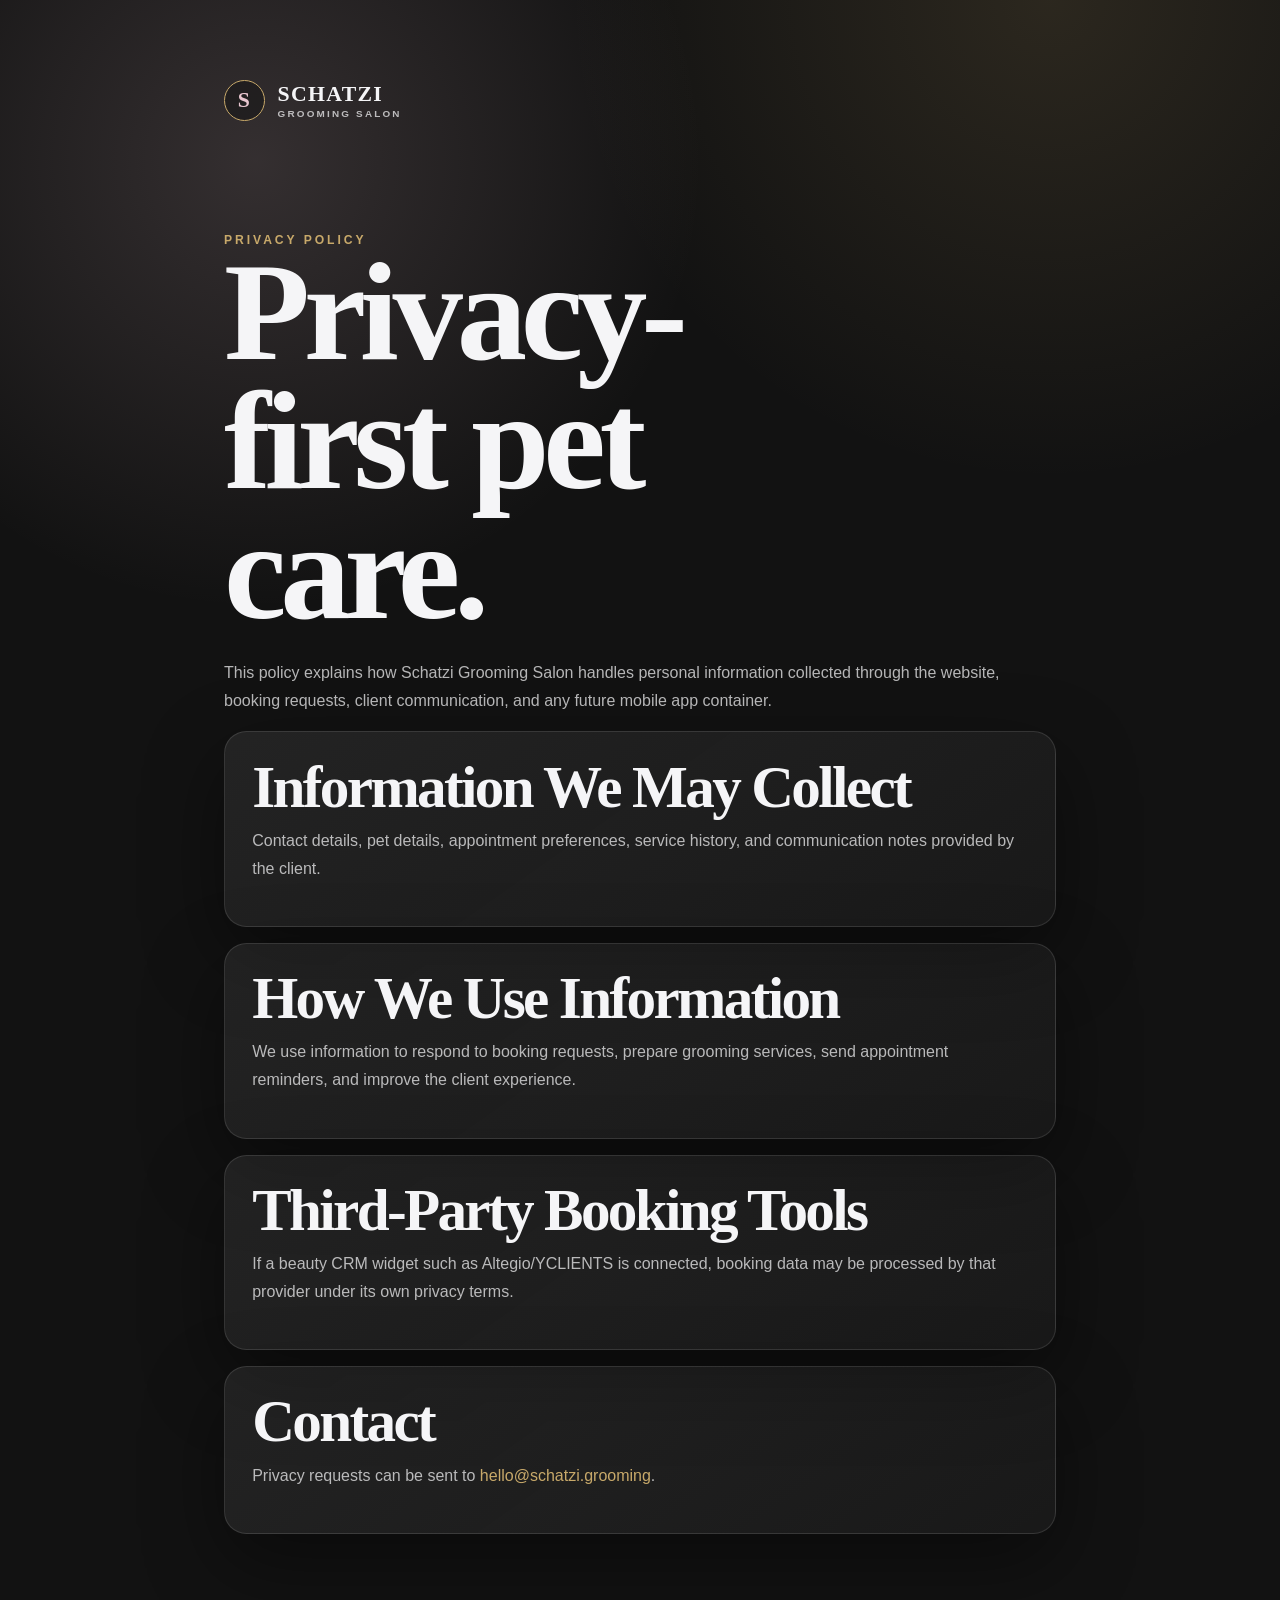
==== privacy.html @ 97bea0d7 "Add files via upload" ====
<!doctype html>
<html lang="en">
  <head>
    <meta charset="UTF-8" />
    <meta name="viewport" content="width=device-width, initial-scale=1.0" />
    <meta name="description" content="Privacy policy for Schatzi Grooming Salon website and future mobile app users." />
    <title>Privacy Policy | Schatzi Grooming Salon</title>
    <link rel="canonical" href="https://schatzi-grooming.com/privacy.html" />
    <meta name="theme-color" content="#121212" />
    <link rel="icon" href="/assets/favicons/favicon.svg" type="image/svg+xml" sizes="any" />
    <link rel="apple-touch-icon" href="/assets/favicons/apple-touch-icon.png" sizes="180x180" />
    <link rel="stylesheet" href="styles.css" />
  </head>
  <body class="legal-page">
    <main class="legal-content">
      <a class="brand" href="/">
        <span class="brand-mark">S</span>
        <span>
          Schatzi
          <small>Grooming Salon</small>
        </span>
      </a>

      <section>
        <div class="section-kicker">Privacy Policy</div>
        <h1>Privacy-first pet care.</h1>
        <p>
          This policy explains how Schatzi Grooming Salon handles personal information collected through the website,
          booking requests, client communication, and any future mobile app container.
        </p>
      </section>

      <section class="legal-card">
        <h2>Information We May Collect</h2>
        <p>Contact details, pet details, appointment preferences, service history, and communication notes provided by the client.</p>
      </section>

      <section class="legal-card">
        <h2>How We Use Information</h2>
        <p>We use information to respond to booking requests, prepare grooming services, send appointment reminders, and improve the client experience.</p>
      </section>

      <section class="legal-card">
        <h2>Third-Party Booking Tools</h2>
        <p>If a beauty CRM widget such as Altegio/YCLIENTS is connected, booking data may be processed by that provider under its own privacy terms.</p>
      </section>

      <section class="legal-card">
        <h2>Contact</h2>
        <p>Privacy requests can be sent to <a href="mailto:hello@schatzi.grooming">hello@schatzi.grooming</a>.</p>
      </section>
    </main>
  </body>
</html>
---- styles.css ----
:root {
  --charcoal: #121212;
  --charcoal-soft: #181818;
  --charcoal-glass: rgba(18, 18, 18, 0.68);
  --cream: #f5f5f7;
  --cream-muted: rgba(245, 245, 247, 0.72);
  --cream-soft: rgba(245, 245, 247, 0.1);
  --pink: #e8c6cf;
  --pink-deep: #bd8f9d;
  --gold: #c8a96a;
  --gold-soft: rgba(200, 169, 106, 0.32);
  --line: rgba(245, 245, 247, 0.12);
  --shadow: 0 28px 80px rgba(0, 0, 0, 0.42);
  --serif: "Cormorant Garamond", Georgia, serif;
  --sans: "Inter", "Helvetica Neue", Arial, sans-serif;
}

* {
  box-sizing: border-box;
}

html {
  scroll-behavior: smooth;
}

body {
  margin: 0;
  background:
    radial-gradient(circle at 20% 10%, rgba(232, 198, 207, 0.16), transparent 28rem),
    radial-gradient(circle at 82% 0%, rgba(200, 169, 106, 0.14), transparent 30rem),
    var(--charcoal);
  color: var(--cream);
  font-family: var(--sans);
  overflow-x: hidden;
}

body::selection {
  background: var(--pink);
  color: var(--charcoal);
}

a {
  color: inherit;
  text-decoration: none;
}

img {
  display: block;
  max-width: 100%;
}

button,
input,
select {
  font: inherit;
}

:where(button, input, select, textarea) {
  color: inherit;
}

:where(.header-cta, .button, .tab-button, .accordion-trigger, .text-link, .footer-links a, .modal-close, input, select) {
  min-height: 48px;
}

:where(a, button, input, select):focus-visible {
  outline: 2px solid var(--pink);
  outline-offset: 4px;
}

body.modal-open {
  overflow: hidden;
}

.cursor-glow {
  position: fixed;
  inset: auto auto 12% 50%;
  width: 22rem;
  height: 22rem;
  pointer-events: none;
  background: radial-gradient(circle, rgba(232, 198, 207, 0.12), transparent 68%);
  filter: blur(4px);
  transform: translate3d(-50%, 0, 0);
  z-index: 0;
}

.site-header {
  position: fixed;
  top: 0;
  left: 0;
  right: 0;
  z-index: 20;
  display: flex;
  align-items: center;
  justify-content: space-between;
  gap: 2rem;
  padding: 1.1rem clamp(1.25rem, 4vw, 4rem);
  color: var(--cream);
  background: linear-gradient(180deg, rgba(18, 18, 18, 0.86), rgba(18, 18, 18, 0.22));
  border-bottom: 1px solid transparent;
  transition: background 260ms ease, border-color 260ms ease, backdrop-filter 260ms ease;
}

.site-header.is-elevated {
  background: rgba(18, 18, 18, 0.76);
  border-color: var(--line);
  backdrop-filter: blur(22px);
}

.brand {
  display: inline-flex;
  align-items: center;
  gap: 0.8rem;
  min-width: max-content;
  font-family: var(--serif);
  font-size: 1.36rem;
  font-weight: 700;
  letter-spacing: 0.06em;
  text-transform: uppercase;
}

.brand small {
  display: block;
  margin-top: 0.05rem;
  color: var(--cream-muted);
  font-family: var(--sans);
  font-size: 0.62rem;
  font-weight: 600;
  letter-spacing: 0.22em;
}

.brand-mark {
  display: grid;
  width: 2.55rem;
  height: 2.55rem;
  place-items: center;
  border: 1px solid var(--gold);
  border-radius: 50%;
  color: var(--pink);
  background: rgba(18, 18, 18, 0.48);
}

.nav-links {
  display: flex;
  align-items: center;
  justify-content: center;
  gap: clamp(1rem, 3vw, 2.4rem);
  color: var(--cream-muted);
  font-size: 0.78rem;
  font-weight: 700;
  letter-spacing: 0.18em;
  text-transform: uppercase;
}

.nav-links a {
  position: relative;
  padding: 0.4rem 0;
  transition: color 220ms ease;
}

.nav-links a::after {
  position: absolute;
  left: 0;
  bottom: 0;
  width: 100%;
  height: 1px;
  content: "";
  background: var(--gold);
  transform: scaleX(0);
  transform-origin: right;
  transition: transform 220ms ease;
}

.nav-links a:hover {
  color: var(--cream);
}

.nav-links a:hover::after {
  transform: scaleX(1);
  transform-origin: left;
}

.header-cta,
.button {
  display: inline-flex;
  align-items: center;
  justify-content: center;
  border-radius: 999px;
  font-size: 0.75rem;
  font-weight: 800;
  letter-spacing: 0.16em;
  text-transform: uppercase;
  cursor: pointer;
  transition: transform 220ms ease, border-color 220ms ease, background 220ms ease, color 220ms ease;
}

.header-cta {
  padding: 0.85rem 1.25rem;
  border: 1px solid var(--gold-soft);
  color: var(--cream);
  background: rgba(245, 245, 247, 0.06);
}

.header-cta:hover,
.button:hover {
  transform: translateY(-2px);
}

.hero {
  position: relative;
  display: grid;
  min-height: 100svh;
  place-items: center start;
  padding: 9rem clamp(1.25rem, 7vw, 7rem) 5rem;
  isolation: isolate;
  overflow: hidden;
}

.hero-slider,
.hero-slide,
.hero-overlay {
  position: absolute;
  inset: 0;
}

.hero-slider {
  z-index: -3;
}

.hero-slide {
  background-image: var(--hero-image);
  background-position: center;
  background-size: cover;
  opacity: 0;
  transform: scale(1.06);
  transition: opacity 1400ms ease, transform 5000ms ease;
}

.hero-slide.is-active {
  opacity: 0.66;
  transform: scale(1);
}

.hero-overlay {
  z-index: -2;
  background:
    linear-gradient(90deg, rgba(18, 18, 18, 0.92) 0%, rgba(18, 18, 18, 0.62) 45%, rgba(18, 18, 18, 0.18) 100%),
    linear-gradient(0deg, rgba(18, 18, 18, 0.96) 0%, transparent 35%);
}

.hero-content {
  width: min(49rem, 100%);
  animation: rise-in 900ms ease both;
}

.eyebrow,
.section-kicker {
  color: var(--gold);
  font-size: 0.76rem;
  font-weight: 800;
  letter-spacing: 0.24em;
  text-transform: uppercase;
}

h1,
h2,
h3,
p {
  margin-top: 0;
}

h1,
h2 {
  font-family: var(--serif);
  font-weight: 600;
  line-height: 0.92;
  letter-spacing: -0.045em;
}

h1 {
  max-width: 13ch;
  margin-bottom: 1.5rem;
  font-size: clamp(4.6rem, 11vw, 10.8rem);
}

h2 {
  margin-bottom: 1.5rem;
  font-size: clamp(3.2rem, 7vw, 7.4rem);
}

h3 {
  font-family: var(--serif);
  font-size: 1.65rem;
  font-weight: 600;
  line-height: 1;
}

.hero-copy {
  max-width: 41rem;
  margin-bottom: 2.35rem;
  color: var(--cream-muted);
  font-size: clamp(1.05rem, 1.55vw, 1.35rem);
  line-height: 1.8;
}

.hero-actions {
  display: flex;
  flex-wrap: wrap;
  gap: 0.9rem;
}

.button {
  min-height: 3.6rem;
  border: 0;
  padding: 1rem 1.5rem;
}

.button-primary {
  border: 1px solid var(--pink);
  background: var(--cream);
  color: var(--charcoal);
  box-shadow: 0 18px 60px rgba(232, 198, 207, 0.2);
}

.button-secondary {
  border: 1px solid var(--gold-soft);
  color: var(--cream);
  background: rgba(245, 245, 247, 0.06);
}

.hero-card {
  position: absolute;
  right: clamp(1.25rem, 5vw, 5rem);
  bottom: clamp(1.25rem, 5vw, 5rem);
  width: min(22rem, calc(100% - 2.5rem));
  padding: 1.35rem;
  border: 1px solid var(--line);
  border-radius: 1.8rem;
  background: rgba(18, 18, 18, 0.58);
  box-shadow: var(--shadow);
  backdrop-filter: blur(20px);
}

.hero-card span,
.team-info span {
  display: block;
  margin-bottom: 0.7rem;
  color: var(--gold);
  font-size: 0.72rem;
  font-weight: 800;
  letter-spacing: 0.2em;
  text-transform: uppercase;
}

.hero-card strong {
  display: block;
  margin-bottom: 0.7rem;
  font-family: var(--serif);
  font-size: 1.65rem;
  font-weight: 600;
}

.hero-card p,
.section-heading p,
.copy-stack p,
.badge-card p,
.accordion-content p,
.team-info p,
.footer p {
  color: var(--cream-muted);
  line-height: 1.75;
}

.section {
  position: relative;
  z-index: 1;
  padding: clamp(5rem, 10vw, 9rem) clamp(1.25rem, 7vw, 7rem);
}

.split-layout,
.section-heading {
  display: grid;
  grid-template-columns: minmax(0, 0.95fr) minmax(19rem, 0.75fr);
  gap: clamp(2.5rem, 7vw, 7rem);
  align-items: start;
}

.copy-stack {
  padding-top: clamp(0.5rem, 5vw, 5rem);
}

.copy-stack > p,
.section-heading > p {
  font-size: 1.05rem;
}

.badge-grid {
  display: grid;
  gap: 1rem;
  margin-top: 2rem;
}

.badge-card,
.accordion,
.team-card,
.instagram-grid a {
  border: 1px solid var(--line);
  background: linear-gradient(145deg, rgba(245, 245, 247, 0.08), rgba(245, 245, 247, 0.03));
  box-shadow: var(--shadow);
}

.badge-card {
  display: grid;
  grid-template-columns: auto 1fr;
  gap: 0.4rem 1.1rem;
  padding: 1.3rem;
  border-radius: 1.4rem;
}

.badge-card span {
  grid-row: span 2;
  color: var(--pink);
  font-family: var(--serif);
  font-size: 2.4rem;
}

.badge-card h3 {
  margin-bottom: 0.35rem;
}

.badge-card p {
  margin-bottom: 0;
}

.prices {
  background: linear-gradient(180deg, rgba(245, 245, 247, 0.03), transparent);
}

.tabs {
  display: flex;
  flex-wrap: wrap;
  gap: 0.75rem;
  margin: 3rem 0 1rem;
}

.tab-button {
  min-height: 3.1rem;
  padding: 0.9rem 1.2rem;
  border: 1px solid var(--line);
  border-radius: 999px;
  color: var(--cream-muted);
  background: rgba(245, 245, 247, 0.04);
  cursor: pointer;
  font-size: 0.75rem;
  font-weight: 800;
  letter-spacing: 0.14em;
  text-transform: uppercase;
  transition: background 220ms ease, color 220ms ease, border-color 220ms ease;
}

.tab-button.is-active,
.tab-button:hover {
  border-color: var(--gold);
  color: var(--charcoal);
  background: var(--gold);
}

.tab-panels {
  display: grid;
  gap: 1rem;
}

.tab-panel {
  display: grid;
  gap: 1rem;
}

.accordion {
  overflow: hidden;
  border-radius: 1.45rem;
}

.accordion-trigger {
  display: flex;
  width: 100%;
  align-items: center;
  justify-content: space-between;
  gap: 1rem;
  padding: 1.35rem;
  border: 0;
  color: var(--cream);
  background: transparent;
  cursor: pointer;
  font-family: var(--serif);
  font-size: clamp(1.45rem, 3vw, 2.2rem);
  text-align: left;
}

.accordion-trigger span {
  color: var(--pink);
  font-family: var(--sans);
  font-size: 0.85rem;
  font-weight: 800;
  letter-spacing: 0.12em;
  text-transform: uppercase;
}

.accordion-content {
  max-height: 0;
  overflow: hidden;
  padding: 0 1.35rem;
  transition: max-height 300ms ease, padding 260ms ease;
}

.accordion.is-open .accordion-content {
  max-height: 16rem;
  padding-bottom: 1.35rem;
}

.text-link {
  display: inline-flex;
  width: max-content;
  max-width: 100%;
  align-items: center;
  border: 0;
  color: var(--gold);
  background: transparent;
  cursor: pointer;
  font-size: 0.78rem;
  font-weight: 800;
  letter-spacing: 0.14em;
  text-transform: uppercase;
}

.comparison {
  position: relative;
  min-height: clamp(27rem, 64vw, 47rem);
  margin-top: 3rem;
  overflow: hidden;
  border: 1px solid var(--line);
  border-radius: clamp(1.4rem, 4vw, 3.2rem);
  background: var(--charcoal-soft);
  box-shadow: var(--shadow);
}

.comparison-image,
.comparison-after,
.comparison-after img {
  position: absolute;
  inset: 0;
  width: 100%;
  height: 100%;
}

.comparison-image,
.comparison-after img {
  object-fit: cover;
}

.comparison-after {
  width: 50%;
  overflow: hidden;
  border-right: 1px solid var(--gold);
}

.comparison-after img {
  max-width: none;
  width: calc(100vw - clamp(2.5rem, 14vw, 14rem));
}

.comparison-range {
  position: absolute;
  inset: 0;
  z-index: 3;
  width: 100%;
  height: 100%;
  cursor: ew-resize;
  opacity: 0;
}

.comparison-handle {
  position: absolute;
  top: 0;
  bottom: 0;
  left: 50%;
  width: 1px;
  background: var(--gold);
  transform: translateX(-50%);
  pointer-events: none;
  z-index: 2;
}

.comparison-handle::after {
  position: absolute;
  top: 50%;
  left: 50%;
  display: grid;
  width: 4rem;
  height: 4rem;
  place-items: center;
  border: 1px solid var(--gold);
  border-radius: 50%;
  content: "Drag";
  color: var(--charcoal);
  background: var(--cream);
  font-size: 0.68rem;
  font-weight: 900;
  letter-spacing: 0.14em;
  text-transform: uppercase;
  transform: translate(-50%, -50%);
  box-shadow: 0 18px 50px rgba(0, 0, 0, 0.32);
}

.comparison-label {
  position: absolute;
  top: 1.2rem;
  z-index: 4;
  padding: 0.55rem 0.8rem;
  border: 1px solid var(--line);
  border-radius: 999px;
  background: var(--charcoal-glass);
  color: var(--cream);
  font-size: 0.72rem;
  font-weight: 900;
  letter-spacing: 0.14em;
  text-transform: uppercase;
  backdrop-filter: blur(14px);
}

.comparison-label.before {
  left: 1.2rem;
}

.comparison-label.after {
  right: 1.2rem;
}

.team-grid,
.instagram-grid {
  display: grid;
  grid-template-columns: repeat(3, minmax(0, 1fr));
  gap: 1rem;
  margin-top: 3rem;
}

.team-card {
  position: relative;
  min-height: 34rem;
  overflow: hidden;
  border-radius: 2rem;
}

.team-card img {
  width: 100%;
  height: 100%;
  object-fit: cover;
  filter: saturate(0.76);
  transition: transform 700ms ease, filter 700ms ease;
}

.team-card::after {
  position: absolute;
  inset: 0;
  content: "";
  background: linear-gradient(180deg, transparent 20%, rgba(18, 18, 18, 0.92) 100%);
}

.team-info {
  position: absolute;
  left: 0;
  right: 0;
  bottom: 0;
  z-index: 2;
  padding: 1.35rem;
  transform: translateY(3.2rem);
  transition: transform 360ms ease;
}

.team-info h3 {
  margin-bottom: 0.65rem;
  font-size: 2.4rem;
}

.team-info p,
.team-info small {
  opacity: 0;
  transform: translateY(0.8rem);
  transition: opacity 280ms ease, transform 280ms ease;
}

.team-info small {
  display: block;
  color: var(--pink);
  font-weight: 800;
  letter-spacing: 0.08em;
  text-transform: uppercase;
}

.team-card:hover img {
  filter: saturate(1);
  transform: scale(1.055);
}

.team-card:hover .team-info,
.team-card:focus-within .team-info {
  transform: translateY(0);
}

.team-card:hover .team-info p,
.team-card:hover .team-info small,
.team-card:focus-within .team-info p,
.team-card:focus-within .team-info small {
  opacity: 1;
  transform: translateY(0);
}

.social {
  padding-top: 2rem;
}

.instagram-grid {
  grid-template-columns: repeat(4, minmax(0, 1fr));
}

.instagram-grid a {
  aspect-ratio: 1;
  overflow: hidden;
  border-radius: 1.4rem;
}

.instagram-grid img {
  width: 100%;
  height: 100%;
  object-fit: cover;
  transition: transform 520ms ease, filter 520ms ease;
}

.instagram-grid a:hover img {
  filter: brightness(1.08);
  transform: scale(1.08);
}

.footer {
  padding: 0 clamp(1.25rem, 7vw, 7rem) clamp(1.25rem, 4vw, 3rem);
}

.footer-map {
  height: min(34rem, 58vw);
  min-height: 22rem;
  overflow: hidden;
  border: 1px solid var(--line);
  border-radius: 2rem;
  background: var(--charcoal-soft);
  box-shadow: var(--shadow);
  filter: grayscale(1) invert(0.9) contrast(1.1) brightness(0.72);
}

.footer-map iframe {
  width: 100%;
  height: 100%;
  border: 0;
}

.footer-content {
  display: grid;
  grid-template-columns: 1fr auto;
  gap: 2rem;
  align-items: end;
  padding-top: 2rem;
}

.footer-brand {
  margin-bottom: 1rem;
}

.footer-links {
  display: flex;
  flex-wrap: wrap;
  justify-content: flex-end;
  gap: 0.9rem 1.2rem;
  color: var(--cream-muted);
  font-size: 0.78rem;
  font-weight: 800;
  letter-spacing: 0.14em;
  text-transform: uppercase;
}

.footer-links a {
  transition: color 220ms ease;
}

.footer-links a:hover {
  color: var(--gold);
}

.legal-page {
  min-height: 100svh;
}

.legal-content {
  width: min(58rem, 100%);
  margin: 0 auto;
  padding: clamp(2rem, 7vw, 5rem) clamp(1.25rem, 5vw, 3rem);
}

.legal-content .brand {
  margin-bottom: clamp(4rem, 10vw, 7rem);
}

.legal-content h1 {
  max-width: 9ch;
  margin-bottom: 1.5rem;
}

.legal-content section + section {
  margin-top: 1rem;
}

.legal-card {
  padding: clamp(1.2rem, 4vw, 1.7rem);
  border: 1px solid var(--line);
  border-radius: 1.4rem;
  background: linear-gradient(145deg, rgba(245, 245, 247, 0.08), rgba(245, 245, 247, 0.03));
  box-shadow: var(--shadow);
}

.legal-card h2 {
  margin-bottom: 0.8rem;
  font-size: clamp(2.2rem, 5vw, 3.7rem);
}

.legal-card p,
.legal-content > section > p {
  color: var(--cream-muted);
  line-height: 1.75;
}

.legal-card a {
  color: var(--gold);
}

.booking-modal[hidden] {
  display: none;
}

.booking-modal {
  position: fixed;
  inset: 0;
  z-index: 60;
  display: grid;
  place-items: center;
  padding: clamp(1rem, 4vw, 2.5rem);
}

.booking-backdrop {
  position: absolute;
  inset: 0;
  border: 0;
  background: rgba(0, 0, 0, 0.72);
  cursor: pointer;
  backdrop-filter: blur(18px);
}

.booking-dialog {
  position: relative;
  width: min(47rem, 100%);
  max-height: min(90svh, 54rem);
  overflow: auto;
  padding: clamp(1.25rem, 4vw, 2.4rem);
  border: 1px solid var(--line);
  border-radius: clamp(1.4rem, 4vw, 2.4rem);
  background:
    radial-gradient(circle at 0% 0%, rgba(232, 198, 207, 0.16), transparent 20rem),
    linear-gradient(145deg, rgba(31, 31, 31, 0.98), rgba(18, 18, 18, 0.98));
  box-shadow: 0 30px 110px rgba(0, 0, 0, 0.72);
}

.booking-dialog h2 {
  margin: 0.75rem 0 1rem;
  font-size: clamp(2.8rem, 7vw, 5.3rem);
}

.booking-dialog p {
  color: var(--cream-muted);
  line-height: 1.7;
}

.modal-close {
  position: absolute;
  top: 1rem;
  right: 1rem;
  display: inline-flex;
  align-items: center;
  justify-content: center;
  border: 1px solid var(--gold-soft);
  border-radius: 999px;
  padding: 0.75rem 1rem;
  color: var(--cream);
  background: rgba(245, 245, 247, 0.06);
  cursor: pointer;
  font-size: 0.68rem;
  font-weight: 900;
  letter-spacing: 0.14em;
  text-transform: uppercase;
}

.crm-widget-slot {
  margin: 1.4rem 0;
  padding: 1rem;
  border: 1px dashed var(--gold-soft);
  border-radius: 1.1rem;
  color: var(--pink);
  background: rgba(200, 169, 106, 0.08);
  font-size: 0.86rem;
  line-height: 1.6;
}

.booking-form {
  display: grid;
  gap: 1rem;
}

.booking-form label {
  display: grid;
  gap: 0.45rem;
  color: var(--cream-muted);
  font-size: 0.78rem;
  font-weight: 800;
  letter-spacing: 0.12em;
  text-transform: uppercase;
}

.booking-form input,
.booking-form select {
  width: 100%;
  border: 1px solid var(--line);
  border-radius: 1rem;
  padding: 0.9rem 1rem;
  color: var(--cream);
  background: rgba(245, 245, 247, 0.06);
}

.booking-form input::placeholder {
  color: rgba(245, 245, 247, 0.38);
}

.booking-submit {
  width: 100%;
  margin-top: 0.4rem;
}

.booking-note {
  min-height: 1.5rem;
  margin-bottom: 0;
  color: var(--pink);
}

@keyframes rise-in {
  from {
    opacity: 0;
    transform: translateY(2rem);
  }
  to {
    opacity: 1;
    transform: translateY(0);
  }
}

@media (max-width: 980px) {
  .site-header {
    align-items: flex-start;
  }

  .nav-links {
    display: none;
  }

  .hero {
    align-items: start;
  }

  .hero-card {
    position: relative;
    right: auto;
    bottom: auto;
    margin-top: 3rem;
  }

  .split-layout,
  .section-heading,
  .footer-content {
    grid-template-columns: 1fr;
  }

  .team-grid {
    grid-template-columns: 1fr;
  }

  .team-card {
    min-height: 28rem;
  }

  .instagram-grid {
    grid-template-columns: repeat(2, minmax(0, 1fr));
  }

  .footer-links {
    justify-content: flex-start;
  }
}

@media (max-width: 620px) {
  .site-header {
    gap: 0.7rem;
    padding: 0.85rem 1rem;
  }

  .brand {
    font-size: 1rem;
  }

  .brand-mark {
    width: 2.2rem;
    height: 2.2rem;
  }

  .header-cta {
    padding: 0.72rem 0.9rem;
    font-size: 0.66rem;
  }

  .tabs {
    flex-wrap: nowrap;
    margin-inline: -1.25rem;
    overflow-x: auto;
    padding: 0 1.25rem 0.35rem;
    scroll-snap-type: x proximity;
  }

  .tab-button {
    flex: 0 0 auto;
    scroll-snap-align: start;
  }

  .hero {
    padding-top: 7.5rem;
  }

  h1 {
    font-size: clamp(3.8rem, 19vw, 5.7rem);
  }

  h2 {
    font-size: clamp(2.85rem, 14vw, 4.7rem);
  }

  .button,
  .hero-actions {
    width: 100%;
  }

  .badge-card {
    grid-template-columns: 1fr;
  }

  .accordion-trigger {
    align-items: flex-start;
    flex-direction: column;
  }

  .comparison {
    min-height: 28rem;
  }

  .comparison-after img {
    width: calc(100vw - 2.5rem);
  }

  .instagram-grid {
    gap: 0.65rem;
  }

  .booking-dialog {
    max-height: 92svh;
  }

  .modal-close {
    position: static;
    margin-left: auto;
    margin-bottom: 1rem;
  }
}

@media (hover: none) {
  .team-info {
    transform: translateY(0);
  }

  .team-info p,
  .team-info small {
    opacity: 1;
    transform: translateY(0);
  }
}

@media (prefers-reduced-motion: reduce) {
  *,
  *::before,
  *::after {
    animation-duration: 0.01ms !important;
    animation-iteration-count: 1 !important;
    scroll-behavior: auto !important;
    transition-duration: 0.01ms !important;
  }
}
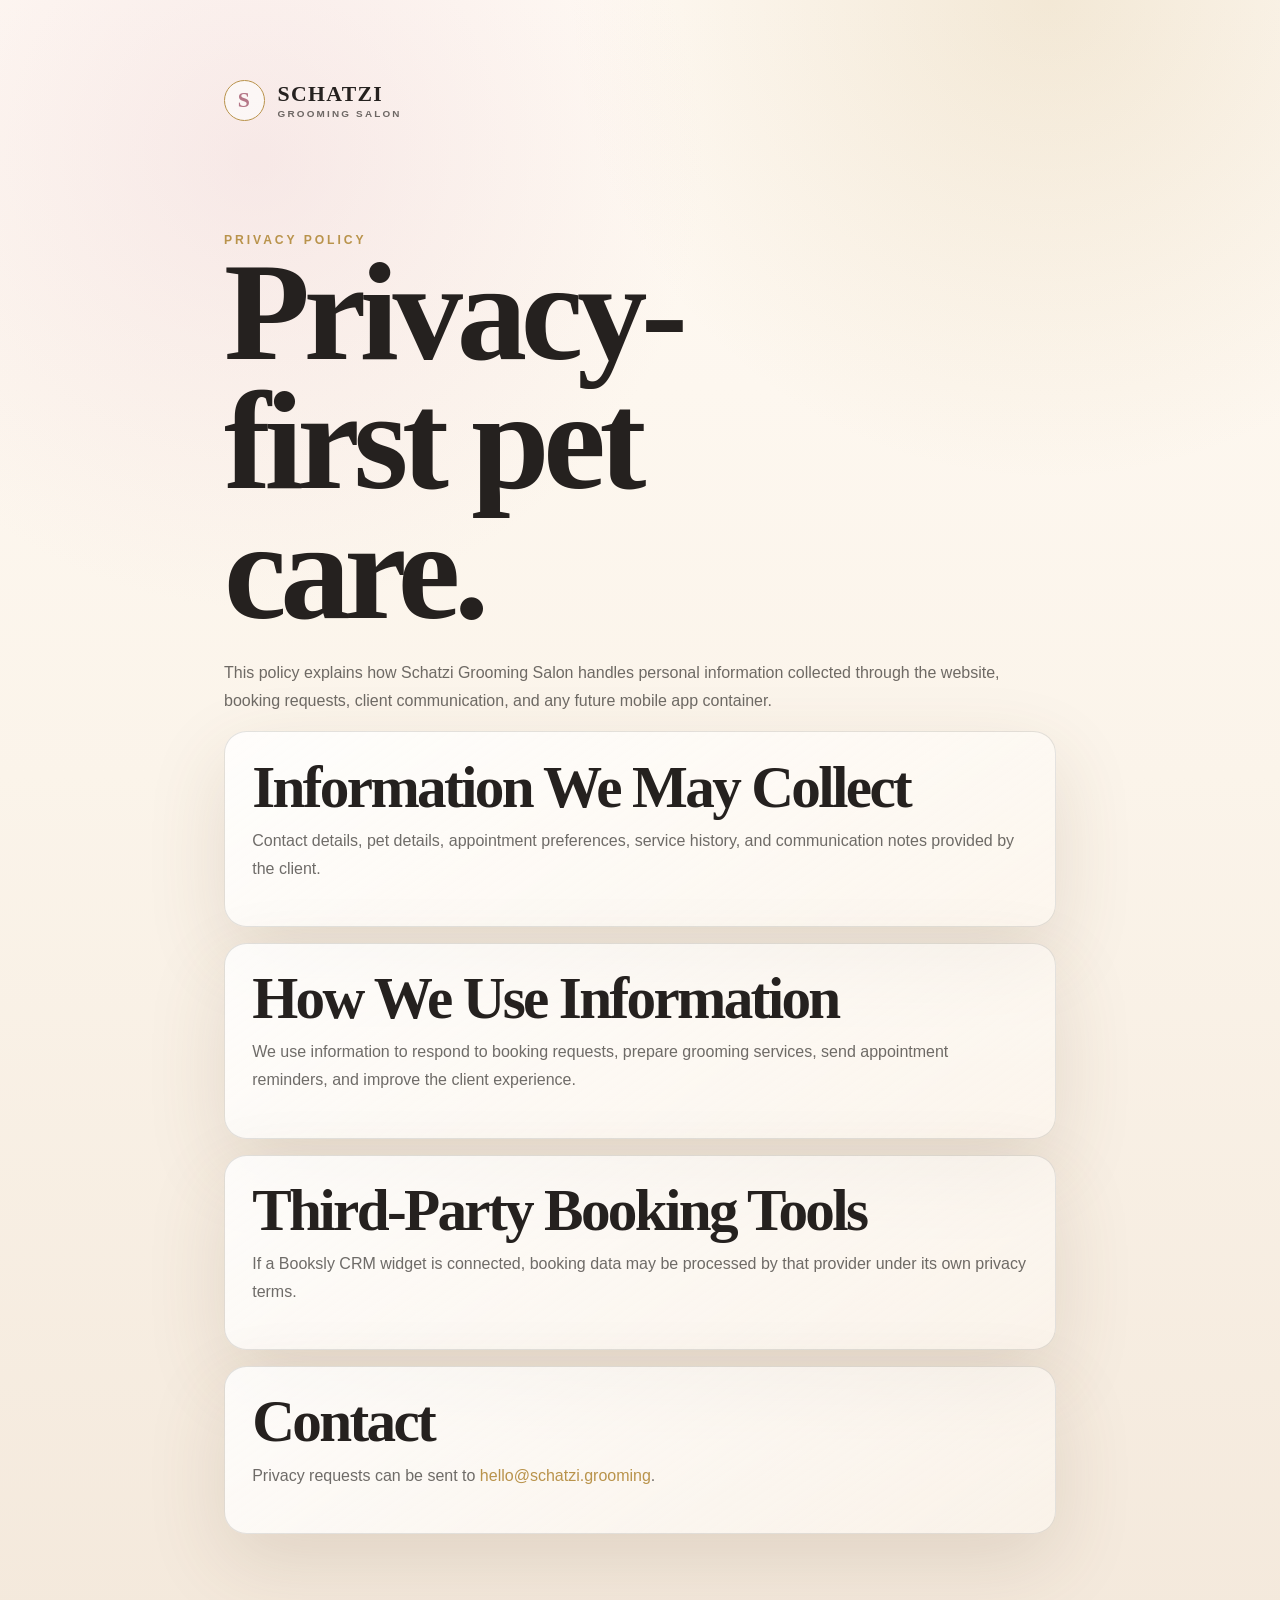
==== commit 3f2a3f4e: "Add files via upload" ====
--- a/privacy.html
+++ b/privacy.html
@@ -6,7 +6,7 @@
     <meta name="description" content="Privacy policy for Schatzi Grooming Salon website and future mobile app users." />
     <title>Privacy Policy | Schatzi Grooming Salon</title>
     <link rel="canonical" href="https://schatzi-grooming.com/privacy.html" />
-    <meta name="theme-color" content="#121212" />
+    <meta name="theme-color" content="#fbf4ea" />
     <link rel="icon" href="/assets/favicons/favicon.svg" type="image/svg+xml" sizes="any" />
     <link rel="apple-touch-icon" href="/assets/favicons/apple-touch-icon.png" sizes="180x180" />
     <link rel="stylesheet" href="styles.css" />
@@ -42,7 +42,7 @@
 
       <section class="legal-card">
         <h2>Third-Party Booking Tools</h2>
-        <p>If a beauty CRM widget such as Altegio/YCLIENTS is connected, booking data may be processed by that provider under its own privacy terms.</p>
+        <p>If a Booksly CRM widget is connected, booking data may be processed by that provider under its own privacy terms.</p>
       </section>
 
       <section class="legal-card">
--- a/styles.css
+++ b/styles.css
@@ -1,16 +1,16 @@
 :root {
-  --charcoal: #121212;
-  --charcoal-soft: #181818;
-  --charcoal-glass: rgba(18, 18, 18, 0.68);
-  --cream: #f5f5f7;
-  --cream-muted: rgba(245, 245, 247, 0.72);
-  --cream-soft: rgba(245, 245, 247, 0.1);
+  --charcoal: #fbf4ea;
+  --charcoal-soft: #fffaf4;
+  --charcoal-glass: rgba(255, 250, 244, 0.82);
+  --cream: #25211f;
+  --cream-muted: rgba(37, 33, 31, 0.66);
+  --cream-soft: rgba(37, 33, 31, 0.08);
   --pink: #e8c6cf;
-  --pink-deep: #bd8f9d;
-  --gold: #c8a96a;
-  --gold-soft: rgba(200, 169, 106, 0.32);
-  --line: rgba(245, 245, 247, 0.12);
-  --shadow: 0 28px 80px rgba(0, 0, 0, 0.42);
+  --pink-deep: #b57788;
+  --gold: #b9934b;
+  --gold-soft: rgba(185, 147, 75, 0.28);
+  --line: rgba(37, 33, 31, 0.12);
+  --shadow: 0 28px 80px rgba(96, 70, 45, 0.14);
   --serif: "Cormorant Garamond", Georgia, serif;
   --sans: "Inter", "Helvetica Neue", Arial, sans-serif;
 }
@@ -26,8 +26,9 @@
 body {
   margin: 0;
   background:
-    radial-gradient(circle at 20% 10%, rgba(232, 198, 207, 0.16), transparent 28rem),
-    radial-gradient(circle at 82% 0%, rgba(200, 169, 106, 0.14), transparent 30rem),
+    radial-gradient(circle at 20% 10%, rgba(232, 198, 207, 0.32), transparent 28rem),
+    radial-gradient(circle at 82% 0%, rgba(200, 169, 106, 0.22), transparent 30rem),
+    linear-gradient(180deg, #fffaf4 0%, #fbf4ea 48%, #f4e9dc 100%),
     var(--charcoal);
   color: var(--cream);
   font-family: var(--sans);
@@ -59,17 +60,13 @@
   color: inherit;
 }
 
-:where(.header-cta, .button, .tab-button, .accordion-trigger, .text-link, .footer-links a, .modal-close, input, select) {
+:where(.header-cta, .button, .tab-button, .accordion-trigger, .text-link, .footer-links a, input, select) {
   min-height: 48px;
 }
 
 :where(a, button, input, select):focus-visible {
   outline: 2px solid var(--pink);
   outline-offset: 4px;
-}
-
-body.modal-open {
-  overflow: hidden;
 }
 
 .cursor-glow {
@@ -78,7 +75,7 @@
   width: 22rem;
   height: 22rem;
   pointer-events: none;
-  background: radial-gradient(circle, rgba(232, 198, 207, 0.12), transparent 68%);
+  background: radial-gradient(circle, rgba(232, 198, 207, 0.22), transparent 68%);
   filter: blur(4px);
   transform: translate3d(-50%, 0, 0);
   z-index: 0;
@@ -96,13 +93,13 @@
   gap: 2rem;
   padding: 1.1rem clamp(1.25rem, 4vw, 4rem);
   color: var(--cream);
-  background: linear-gradient(180deg, rgba(18, 18, 18, 0.86), rgba(18, 18, 18, 0.22));
+  background: linear-gradient(180deg, rgba(255, 250, 244, 0.9), rgba(255, 250, 244, 0.38));
   border-bottom: 1px solid transparent;
   transition: background 260ms ease, border-color 260ms ease, backdrop-filter 260ms ease;
 }
 
 .site-header.is-elevated {
-  background: rgba(18, 18, 18, 0.76);
+  background: rgba(255, 250, 244, 0.82);
   border-color: var(--line);
   backdrop-filter: blur(22px);
 }
@@ -136,8 +133,8 @@
   place-items: center;
   border: 1px solid var(--gold);
   border-radius: 50%;
-  color: var(--pink);
-  background: rgba(18, 18, 18, 0.48);
+  color: var(--pink-deep);
+  background: rgba(255, 255, 255, 0.6);
 }
 
 .nav-links {
@@ -198,7 +195,7 @@
   padding: 0.85rem 1.25rem;
   border: 1px solid var(--gold-soft);
   color: var(--cream);
-  background: rgba(245, 245, 247, 0.06);
+  background: rgba(255, 255, 255, 0.52);
 }
 
 .header-cta:hover,
@@ -237,15 +234,15 @@
 }
 
 .hero-slide.is-active {
-  opacity: 0.66;
+  opacity: 0.42;
   transform: scale(1);
 }
 
 .hero-overlay {
   z-index: -2;
   background:
-    linear-gradient(90deg, rgba(18, 18, 18, 0.92) 0%, rgba(18, 18, 18, 0.62) 45%, rgba(18, 18, 18, 0.18) 100%),
-    linear-gradient(0deg, rgba(18, 18, 18, 0.96) 0%, transparent 35%);
+    linear-gradient(90deg, rgba(255, 250, 244, 0.94) 0%, rgba(255, 250, 244, 0.72) 46%, rgba(255, 250, 244, 0.36) 100%),
+    linear-gradient(0deg, rgba(251, 244, 234, 0.98) 0%, transparent 38%);
 }
 
 .hero-content {
@@ -319,13 +316,13 @@
   border: 1px solid var(--pink);
   background: var(--cream);
   color: var(--charcoal);
-  box-shadow: 0 18px 60px rgba(232, 198, 207, 0.2);
+  box-shadow: 0 18px 60px rgba(185, 147, 75, 0.2);
 }
 
 .button-secondary {
   border: 1px solid var(--gold-soft);
   color: var(--cream);
-  background: rgba(245, 245, 247, 0.06);
+  background: rgba(255, 255, 255, 0.5);
 }
 
 .hero-card {
@@ -336,7 +333,7 @@
   padding: 1.35rem;
   border: 1px solid var(--line);
   border-radius: 1.8rem;
-  background: rgba(18, 18, 18, 0.58);
+  background: rgba(255, 250, 244, 0.72);
   box-shadow: var(--shadow);
   backdrop-filter: blur(20px);
 }
@@ -405,7 +402,7 @@
 .team-card,
 .instagram-grid a {
   border: 1px solid var(--line);
-  background: linear-gradient(145deg, rgba(245, 245, 247, 0.08), rgba(245, 245, 247, 0.03));
+  background: linear-gradient(145deg, rgba(255, 255, 255, 0.82), rgba(255, 250, 244, 0.5));
   box-shadow: var(--shadow);
 }
 
@@ -433,7 +430,7 @@
 }
 
 .prices {
-  background: linear-gradient(180deg, rgba(245, 245, 247, 0.03), transparent);
+  background: linear-gradient(180deg, rgba(255, 255, 255, 0.42), transparent);
 }
 
 .tabs {
@@ -449,7 +446,7 @@
   border: 1px solid var(--line);
   border-radius: 999px;
   color: var(--cream-muted);
-  background: rgba(245, 245, 247, 0.04);
+  background: rgba(255, 255, 255, 0.54);
   cursor: pointer;
   font-size: 0.75rem;
   font-weight: 800;
@@ -461,7 +458,7 @@
 .tab-button.is-active,
 .tab-button:hover {
   border-color: var(--gold);
-  color: var(--charcoal);
+  color: #fffaf4;
   background: var(--gold);
 }
 
@@ -489,7 +486,7 @@
   padding: 1.35rem;
   border: 0;
   color: var(--cream);
-  background: transparent;
+  background: rgba(255, 255, 255, 0.24);
   cursor: pointer;
   font-family: var(--serif);
   font-size: clamp(1.45rem, 3vw, 2.2rem);
@@ -601,14 +598,14 @@
   border: 1px solid var(--gold);
   border-radius: 50%;
   content: "Drag";
-  color: var(--charcoal);
+  color: #fffaf4;
   background: var(--cream);
   font-size: 0.68rem;
   font-weight: 900;
   letter-spacing: 0.14em;
   text-transform: uppercase;
   transform: translate(-50%, -50%);
-  box-shadow: 0 18px 50px rgba(0, 0, 0, 0.32);
+  box-shadow: 0 18px 50px rgba(96, 70, 45, 0.24);
 }
 
 .comparison-label {
@@ -662,7 +659,7 @@
   position: absolute;
   inset: 0;
   content: "";
-  background: linear-gradient(180deg, transparent 20%, rgba(18, 18, 18, 0.92) 100%);
+  background: linear-gradient(180deg, transparent 18%, rgba(37, 33, 31, 0.9) 100%);
 }
 
 .team-info {
@@ -674,6 +671,7 @@
   padding: 1.35rem;
   transform: translateY(3.2rem);
   transition: transform 360ms ease;
+  color: #f5f5f7;
 }
 
 .team-info h3 {
@@ -686,6 +684,10 @@
   opacity: 0;
   transform: translateY(0.8rem);
   transition: opacity 280ms ease, transform 280ms ease;
+}
+
+.team-info p {
+  color: rgba(245, 245, 247, 0.78);
 }
 
 .team-info small {
@@ -742,6 +744,58 @@
 
 .footer {
   padding: 0 clamp(1.25rem, 7vw, 7rem) clamp(1.25rem, 4vw, 3rem);
+}
+
+.contact-section {
+  padding: clamp(4rem, 8vw, 7rem) 0 clamp(2rem, 5vw, 4rem);
+}
+
+.contact-grid {
+  display: grid;
+  grid-template-columns: repeat(3, minmax(0, 1fr));
+  gap: 1rem;
+  margin-top: 3rem;
+}
+
+.contact-card {
+  display: flex;
+  min-height: 23rem;
+  flex-direction: column;
+  align-items: flex-start;
+  padding: clamp(1.2rem, 3vw, 1.6rem);
+  border: 1px solid var(--line);
+  border-radius: 1.6rem;
+  background: linear-gradient(145deg, rgba(255, 255, 255, 0.82), rgba(255, 250, 244, 0.5));
+  box-shadow: var(--shadow);
+}
+
+.contact-card span {
+  margin-bottom: 1rem;
+  color: var(--gold);
+  font-size: 0.72rem;
+  font-weight: 800;
+  letter-spacing: 0.2em;
+  text-transform: uppercase;
+}
+
+.contact-card h3 {
+  margin-bottom: 1rem;
+  font-size: clamp(2rem, 4vw, 3.1rem);
+}
+
+.contact-card p {
+  color: var(--cream-muted);
+  line-height: 1.75;
+}
+
+.contact-card .button {
+  width: 100%;
+  margin-top: auto;
+}
+
+.booksly-link[aria-disabled="true"] {
+  cursor: not-allowed;
+  opacity: 0.58;
 }
 
 .footer-map {
@@ -752,7 +806,7 @@
   border-radius: 2rem;
   background: var(--charcoal-soft);
   box-shadow: var(--shadow);
-  filter: grayscale(1) invert(0.9) contrast(1.1) brightness(0.72);
+  filter: grayscale(0.65) contrast(0.95) brightness(1.04) sepia(0.08);
 }
 
 .footer-map iframe {
@@ -820,7 +874,7 @@
   padding: clamp(1.2rem, 4vw, 1.7rem);
   border: 1px solid var(--line);
   border-radius: 1.4rem;
-  background: linear-gradient(145deg, rgba(245, 245, 247, 0.08), rgba(245, 245, 247, 0.03));
+  background: linear-gradient(145deg, rgba(255, 255, 255, 0.82), rgba(255, 250, 244, 0.5));
   box-shadow: var(--shadow);
 }
 
@@ -837,122 +891,6 @@
 
 .legal-card a {
   color: var(--gold);
-}
-
-.booking-modal[hidden] {
-  display: none;
-}
-
-.booking-modal {
-  position: fixed;
-  inset: 0;
-  z-index: 60;
-  display: grid;
-  place-items: center;
-  padding: clamp(1rem, 4vw, 2.5rem);
-}
-
-.booking-backdrop {
-  position: absolute;
-  inset: 0;
-  border: 0;
-  background: rgba(0, 0, 0, 0.72);
-  cursor: pointer;
-  backdrop-filter: blur(18px);
-}
-
-.booking-dialog {
-  position: relative;
-  width: min(47rem, 100%);
-  max-height: min(90svh, 54rem);
-  overflow: auto;
-  padding: clamp(1.25rem, 4vw, 2.4rem);
-  border: 1px solid var(--line);
-  border-radius: clamp(1.4rem, 4vw, 2.4rem);
-  background:
-    radial-gradient(circle at 0% 0%, rgba(232, 198, 207, 0.16), transparent 20rem),
-    linear-gradient(145deg, rgba(31, 31, 31, 0.98), rgba(18, 18, 18, 0.98));
-  box-shadow: 0 30px 110px rgba(0, 0, 0, 0.72);
-}
-
-.booking-dialog h2 {
-  margin: 0.75rem 0 1rem;
-  font-size: clamp(2.8rem, 7vw, 5.3rem);
-}
-
-.booking-dialog p {
-  color: var(--cream-muted);
-  line-height: 1.7;
-}
-
-.modal-close {
-  position: absolute;
-  top: 1rem;
-  right: 1rem;
-  display: inline-flex;
-  align-items: center;
-  justify-content: center;
-  border: 1px solid var(--gold-soft);
-  border-radius: 999px;
-  padding: 0.75rem 1rem;
-  color: var(--cream);
-  background: rgba(245, 245, 247, 0.06);
-  cursor: pointer;
-  font-size: 0.68rem;
-  font-weight: 900;
-  letter-spacing: 0.14em;
-  text-transform: uppercase;
-}
-
-.crm-widget-slot {
-  margin: 1.4rem 0;
-  padding: 1rem;
-  border: 1px dashed var(--gold-soft);
-  border-radius: 1.1rem;
-  color: var(--pink);
-  background: rgba(200, 169, 106, 0.08);
-  font-size: 0.86rem;
-  line-height: 1.6;
-}
-
-.booking-form {
-  display: grid;
-  gap: 1rem;
-}
-
-.booking-form label {
-  display: grid;
-  gap: 0.45rem;
-  color: var(--cream-muted);
-  font-size: 0.78rem;
-  font-weight: 800;
-  letter-spacing: 0.12em;
-  text-transform: uppercase;
-}
-
-.booking-form input,
-.booking-form select {
-  width: 100%;
-  border: 1px solid var(--line);
-  border-radius: 1rem;
-  padding: 0.9rem 1rem;
-  color: var(--cream);
-  background: rgba(245, 245, 247, 0.06);
-}
-
-.booking-form input::placeholder {
-  color: rgba(245, 245, 247, 0.38);
-}
-
-.booking-submit {
-  width: 100%;
-  margin-top: 0.4rem;
-}
-
-.booking-note {
-  min-height: 1.5rem;
-  margin-bottom: 0;
-  color: var(--pink);
 }
 
 @keyframes rise-in {
@@ -993,6 +931,10 @@
   }
 
   .team-grid {
+    grid-template-columns: 1fr;
+  }
+
+  .contact-grid {
     grid-template-columns: 1fr;
   }
 
@@ -1080,14 +1022,8 @@
     gap: 0.65rem;
   }
 
-  .booking-dialog {
-    max-height: 92svh;
-  }
-
-  .modal-close {
-    position: static;
-    margin-left: auto;
-    margin-bottom: 1rem;
+  .contact-card {
+    min-height: auto;
   }
 }
 
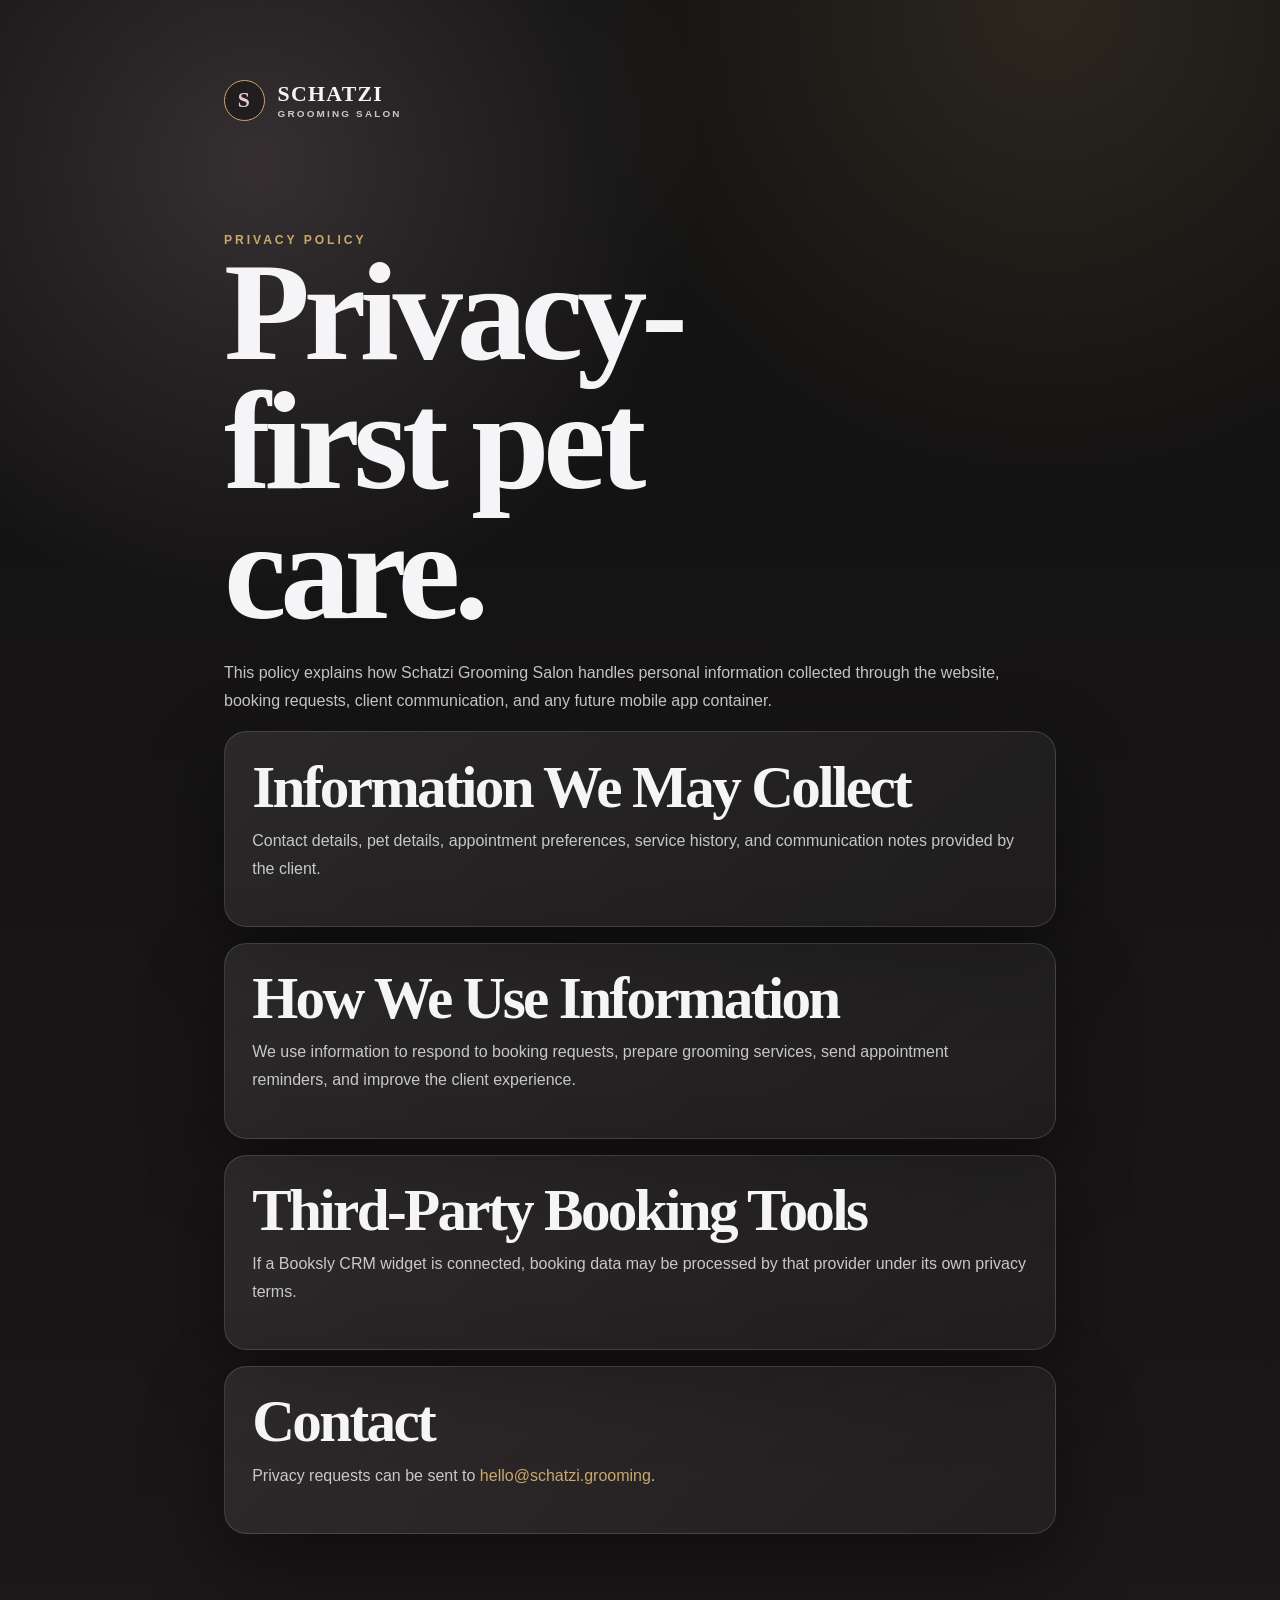
==== commit 608e71da: "Add files via upload" ====
--- a/privacy.html
+++ b/privacy.html
@@ -6,7 +6,7 @@
     <meta name="description" content="Privacy policy for Schatzi Grooming Salon website and future mobile app users." />
     <title>Privacy Policy | Schatzi Grooming Salon</title>
     <link rel="canonical" href="https://schatzi-grooming.com/privacy.html" />
-    <meta name="theme-color" content="#fbf4ea" />
+    <meta name="theme-color" content="#121212" />
     <link rel="icon" href="/assets/favicons/favicon.svg" type="image/svg+xml" sizes="any" />
     <link rel="apple-touch-icon" href="/assets/favicons/apple-touch-icon.png" sizes="180x180" />
     <link rel="stylesheet" href="styles.css" />
--- a/styles.css
+++ b/styles.css
@@ -1,18 +1,37 @@
 :root {
-  --charcoal: #fbf4ea;
-  --charcoal-soft: #fffaf4;
-  --charcoal-glass: rgba(255, 250, 244, 0.82);
-  --cream: #25211f;
-  --cream-muted: rgba(37, 33, 31, 0.66);
-  --cream-soft: rgba(37, 33, 31, 0.08);
+  --charcoal: #121212;
+  --charcoal-soft: #181818;
+  --charcoal-glass: rgba(18, 18, 18, 0.78);
+  --cream: #f5f5f7;
+  --cream-muted: rgba(245, 245, 247, 0.78);
+  --cream-soft: rgba(245, 245, 247, 0.1);
   --pink: #e8c6cf;
-  --pink-deep: #b57788;
-  --gold: #b9934b;
-  --gold-soft: rgba(185, 147, 75, 0.28);
-  --line: rgba(37, 33, 31, 0.12);
-  --shadow: 0 28px 80px rgba(96, 70, 45, 0.14);
-  --serif: "Cormorant Garamond", Georgia, serif;
-  --sans: "Inter", "Helvetica Neue", Arial, sans-serif;
+  --pink-deep: #bd8f9d;
+  --gold: #c8a96a;
+  --gold-soft: rgba(200, 169, 106, 0.32);
+  --line: rgba(245, 245, 247, 0.14);
+  --shadow: 0 28px 80px rgba(0, 0, 0, 0.42);
+  --accent: #e8c6cf;
+  --serif: "Cormorant Garamond", "Schatzi Serif Fallback", Georgia, serif;
+  --sans: "Inter", "Schatzi Sans Fallback", "Helvetica Neue", Arial, sans-serif;
+}
+
+@font-face {
+  font-family: "Schatzi Serif Fallback";
+  src: local("Georgia");
+  ascent-override: 92%;
+  descent-override: 22%;
+  line-gap-override: 0%;
+  size-adjust: 98%;
+}
+
+@font-face {
+  font-family: "Schatzi Sans Fallback";
+  src: local("Arial");
+  ascent-override: 92%;
+  descent-override: 22%;
+  line-gap-override: 0%;
+  size-adjust: 101%;
 }
 
 * {
@@ -26,9 +45,9 @@
 body {
   margin: 0;
   background:
-    radial-gradient(circle at 20% 10%, rgba(232, 198, 207, 0.32), transparent 28rem),
-    radial-gradient(circle at 82% 0%, rgba(200, 169, 106, 0.22), transparent 30rem),
-    linear-gradient(180deg, #fffaf4 0%, #fbf4ea 48%, #f4e9dc 100%),
+    radial-gradient(circle at 20% 10%, rgba(232, 198, 207, 0.16), transparent 28rem),
+    radial-gradient(circle at 82% 0%, rgba(200, 169, 106, 0.14), transparent 30rem),
+    linear-gradient(180deg, #121212 0%, #161414 48%, #1c1719 100%),
     var(--charcoal);
   color: var(--cream);
   font-family: var(--sans);
@@ -65,7 +84,7 @@
 }
 
 :where(a, button, input, select):focus-visible {
-  outline: 2px solid var(--pink);
+  outline: 2px solid var(--accent);
   outline-offset: 4px;
 }
 
@@ -75,7 +94,7 @@
   width: 22rem;
   height: 22rem;
   pointer-events: none;
-  background: radial-gradient(circle, rgba(232, 198, 207, 0.22), transparent 68%);
+  background: radial-gradient(circle, rgba(232, 198, 207, 0.12), transparent 68%);
   filter: blur(4px);
   transform: translate3d(-50%, 0, 0);
   z-index: 0;
@@ -93,13 +112,13 @@
   gap: 2rem;
   padding: 1.1rem clamp(1.25rem, 4vw, 4rem);
   color: var(--cream);
-  background: linear-gradient(180deg, rgba(255, 250, 244, 0.9), rgba(255, 250, 244, 0.38));
+  background: linear-gradient(180deg, rgba(18, 18, 18, 0.9), rgba(18, 18, 18, 0.26));
   border-bottom: 1px solid transparent;
   transition: background 260ms ease, border-color 260ms ease, backdrop-filter 260ms ease;
 }
 
 .site-header.is-elevated {
-  background: rgba(255, 250, 244, 0.82);
+  background: rgba(18, 18, 18, 0.82);
   border-color: var(--line);
   backdrop-filter: blur(22px);
 }
@@ -133,8 +152,8 @@
   place-items: center;
   border: 1px solid var(--gold);
   border-radius: 50%;
-  color: var(--pink-deep);
-  background: rgba(255, 255, 255, 0.6);
+  color: var(--pink);
+  background: rgba(18, 18, 18, 0.52);
 }
 
 .nav-links {
@@ -195,7 +214,7 @@
   padding: 0.85rem 1.25rem;
   border: 1px solid var(--gold-soft);
   color: var(--cream);
-  background: rgba(255, 255, 255, 0.52);
+  background: rgba(245, 245, 247, 0.08);
 }
 
 .header-cta:hover,
@@ -234,15 +253,15 @@
 }
 
 .hero-slide.is-active {
-  opacity: 0.42;
+  opacity: 0.62;
   transform: scale(1);
 }
 
 .hero-overlay {
   z-index: -2;
   background:
-    linear-gradient(90deg, rgba(255, 250, 244, 0.94) 0%, rgba(255, 250, 244, 0.72) 46%, rgba(255, 250, 244, 0.36) 100%),
-    linear-gradient(0deg, rgba(251, 244, 234, 0.98) 0%, transparent 38%);
+    linear-gradient(90deg, rgba(18, 18, 18, 0.94) 0%, rgba(18, 18, 18, 0.66) 46%, rgba(18, 18, 18, 0.22) 100%),
+    linear-gradient(0deg, rgba(18, 18, 18, 0.98) 0%, transparent 38%);
 }
 
 .hero-content {
@@ -316,13 +335,13 @@
   border: 1px solid var(--pink);
   background: var(--cream);
   color: var(--charcoal);
-  box-shadow: 0 18px 60px rgba(185, 147, 75, 0.2);
+  box-shadow: 0 18px 60px rgba(232, 198, 207, 0.2);
 }
 
 .button-secondary {
   border: 1px solid var(--gold-soft);
   color: var(--cream);
-  background: rgba(255, 255, 255, 0.5);
+  background: rgba(245, 245, 247, 0.08);
 }
 
 .hero-card {
@@ -333,7 +352,7 @@
   padding: 1.35rem;
   border: 1px solid var(--line);
   border-radius: 1.8rem;
-  background: rgba(255, 250, 244, 0.72);
+  background: rgba(18, 18, 18, 0.64);
   box-shadow: var(--shadow);
   backdrop-filter: blur(20px);
 }
@@ -374,6 +393,17 @@
   padding: clamp(5rem, 10vw, 9rem) clamp(1.25rem, 7vw, 7rem);
 }
 
+.reveal {
+  opacity: 0;
+  transform: translateY(1.4rem);
+  transition: opacity 620ms ease, transform 620ms ease;
+}
+
+.reveal.is-visible {
+  opacity: 1;
+  transform: translateY(0);
+}
+
 .split-layout,
 .section-heading {
   display: grid;
@@ -402,7 +432,7 @@
 .team-card,
 .instagram-grid a {
   border: 1px solid var(--line);
-  background: linear-gradient(145deg, rgba(255, 255, 255, 0.82), rgba(255, 250, 244, 0.5));
+  background: linear-gradient(145deg, rgba(245, 245, 247, 0.09), rgba(245, 245, 247, 0.035));
   box-shadow: var(--shadow);
 }
 
@@ -430,7 +460,7 @@
 }
 
 .prices {
-  background: linear-gradient(180deg, rgba(255, 255, 255, 0.42), transparent);
+  background: linear-gradient(180deg, rgba(245, 245, 247, 0.035), transparent);
 }
 
 .tabs {
@@ -446,7 +476,7 @@
   border: 1px solid var(--line);
   border-radius: 999px;
   color: var(--cream-muted);
-  background: rgba(255, 255, 255, 0.54);
+  background: rgba(245, 245, 247, 0.06);
   cursor: pointer;
   font-size: 0.75rem;
   font-weight: 800;
@@ -458,7 +488,7 @@
 .tab-button.is-active,
 .tab-button:hover {
   border-color: var(--gold);
-  color: #fffaf4;
+  color: var(--charcoal);
   background: var(--gold);
 }
 
@@ -486,7 +516,7 @@
   padding: 1.35rem;
   border: 0;
   color: var(--cream);
-  background: rgba(255, 255, 255, 0.24);
+  background: rgba(245, 245, 247, 0.025);
   cursor: pointer;
   font-family: var(--serif);
   font-size: clamp(1.45rem, 3vw, 2.2rem);
@@ -503,6 +533,8 @@
 }
 
 .accordion-content {
+  content-visibility: hidden;
+  contain-intrinsic-size: 0 9rem;
   max-height: 0;
   overflow: hidden;
   padding: 0 1.35rem;
@@ -510,6 +542,7 @@
 }
 
 .accordion.is-open .accordion-content {
+  content-visibility: auto;
   max-height: 16rem;
   padding-bottom: 1.35rem;
 }
@@ -529,6 +562,54 @@
   text-transform: uppercase;
 }
 
+.care-quiz {
+  content-visibility: auto;
+  contain-intrinsic-size: 42rem;
+  padding-top: clamp(2rem, 5vw, 4rem);
+}
+
+.quiz-card {
+  display: grid;
+  grid-template-columns: repeat(3, minmax(0, 1fr));
+  gap: 1rem;
+  margin-top: 3rem;
+  padding: clamp(1.2rem, 4vw, 1.8rem);
+  border: 1px solid var(--line);
+  border-radius: 1.6rem;
+  background: linear-gradient(145deg, rgba(245, 245, 247, 0.09), rgba(245, 245, 247, 0.035));
+  box-shadow: var(--shadow);
+}
+
+.quiz-card label {
+  display: grid;
+  gap: 0.55rem;
+  color: var(--cream-muted);
+  font-size: 0.78rem;
+  font-weight: 800;
+  letter-spacing: 0.12em;
+  text-transform: uppercase;
+}
+
+.quiz-card select {
+  width: 100%;
+  border: 1px solid var(--line);
+  border-radius: 1rem;
+  padding: 0.9rem 1rem;
+  color: var(--cream);
+  background: rgba(245, 245, 247, 0.08);
+}
+
+.quiz-result {
+  grid-column: 1 / -1;
+  min-height: 4rem;
+  padding: 1rem;
+  border: 1px solid var(--gold-soft);
+  border-radius: 1rem;
+  color: var(--cream);
+  background: rgba(200, 169, 106, 0.1);
+  line-height: 1.6;
+}
+
 .comparison {
   position: relative;
   min-height: clamp(27rem, 64vw, 47rem);
@@ -598,14 +679,14 @@
   border: 1px solid var(--gold);
   border-radius: 50%;
   content: "Drag";
-  color: #fffaf4;
+  color: var(--charcoal);
   background: var(--cream);
   font-size: 0.68rem;
   font-weight: 900;
   letter-spacing: 0.14em;
   text-transform: uppercase;
   transform: translate(-50%, -50%);
-  box-shadow: 0 18px 50px rgba(96, 70, 45, 0.24);
+  box-shadow: 0 18px 50px rgba(0, 0, 0, 0.32);
 }
 
 .comparison-label {
@@ -765,7 +846,7 @@
   padding: clamp(1.2rem, 3vw, 1.6rem);
   border: 1px solid var(--line);
   border-radius: 1.6rem;
-  background: linear-gradient(145deg, rgba(255, 255, 255, 0.82), rgba(255, 250, 244, 0.5));
+  background: linear-gradient(145deg, rgba(245, 245, 247, 0.09), rgba(245, 245, 247, 0.035));
   box-shadow: var(--shadow);
 }
 
@@ -806,7 +887,7 @@
   border-radius: 2rem;
   background: var(--charcoal-soft);
   box-shadow: var(--shadow);
-  filter: grayscale(0.65) contrast(0.95) brightness(1.04) sepia(0.08);
+  filter: grayscale(1) invert(0.9) contrast(1.1) brightness(0.72);
 }
 
 .footer-map iframe {
@@ -874,7 +955,7 @@
   padding: clamp(1.2rem, 4vw, 1.7rem);
   border: 1px solid var(--line);
   border-radius: 1.4rem;
-  background: linear-gradient(145deg, rgba(255, 255, 255, 0.82), rgba(255, 250, 244, 0.5));
+  background: linear-gradient(145deg, rgba(245, 245, 247, 0.09), rgba(245, 245, 247, 0.035));
   box-shadow: var(--shadow);
 }
 
@@ -891,6 +972,77 @@
 
 .legal-card a {
   color: var(--gold);
+}
+
+.bottom-nav {
+  position: fixed;
+  right: 1rem;
+  bottom: 1rem;
+  left: 1rem;
+  z-index: 50;
+  display: none;
+  grid-template-columns: repeat(3, minmax(0, 1fr));
+  gap: 0.5rem;
+  padding: 0.55rem;
+  border: 1px solid var(--line);
+  border-radius: 999px;
+  background: rgba(18, 18, 18, 0.78);
+  box-shadow: 0 18px 60px rgba(0, 0, 0, 0.36);
+  backdrop-filter: blur(22px);
+}
+
+.bottom-nav a {
+  display: inline-flex;
+  min-height: 52px;
+  align-items: center;
+  justify-content: center;
+  border-radius: 999px;
+  color: var(--cream);
+  font-size: 0.72rem;
+  font-weight: 900;
+  letter-spacing: 0.1em;
+  text-transform: uppercase;
+}
+
+.bottom-nav a:first-child {
+  color: var(--charcoal);
+  background: var(--gold);
+}
+
+.cookie-notice {
+  position: fixed;
+  right: 1rem;
+  bottom: 1rem;
+  z-index: 55;
+  display: grid;
+  width: min(34rem, calc(100% - 2rem));
+  gap: 1rem;
+  padding: 1rem;
+  border: 1px solid var(--line);
+  border-radius: 1.2rem;
+  background: rgba(18, 18, 18, 0.88);
+  box-shadow: var(--shadow);
+  backdrop-filter: blur(22px);
+}
+
+.cookie-notice[hidden] {
+  display: none;
+}
+
+.cookie-notice p {
+  margin-bottom: 0;
+  color: var(--cream-muted);
+  line-height: 1.6;
+}
+
+.cookie-notice div {
+  display: flex;
+  flex-wrap: wrap;
+  gap: 0.7rem;
+}
+
+.cookie-notice .button {
+  min-height: 48px;
 }
 
 @keyframes rise-in {
@@ -938,6 +1090,10 @@
     grid-template-columns: 1fr;
   }
 
+  .quiz-card {
+    grid-template-columns: 1fr;
+  }
+
   .team-card {
     min-height: 28rem;
   }
@@ -952,6 +1108,10 @@
 }
 
 @media (max-width: 620px) {
+  body {
+    padding-bottom: 6.5rem;
+  }
+
   .site-header {
     gap: 0.7rem;
     padding: 0.85rem 1rem;
@@ -1024,6 +1184,14 @@
 
   .contact-card {
     min-height: auto;
+  }
+
+  .bottom-nav {
+    display: grid;
+  }
+
+  .cookie-notice {
+    bottom: 6.4rem;
   }
 }
 
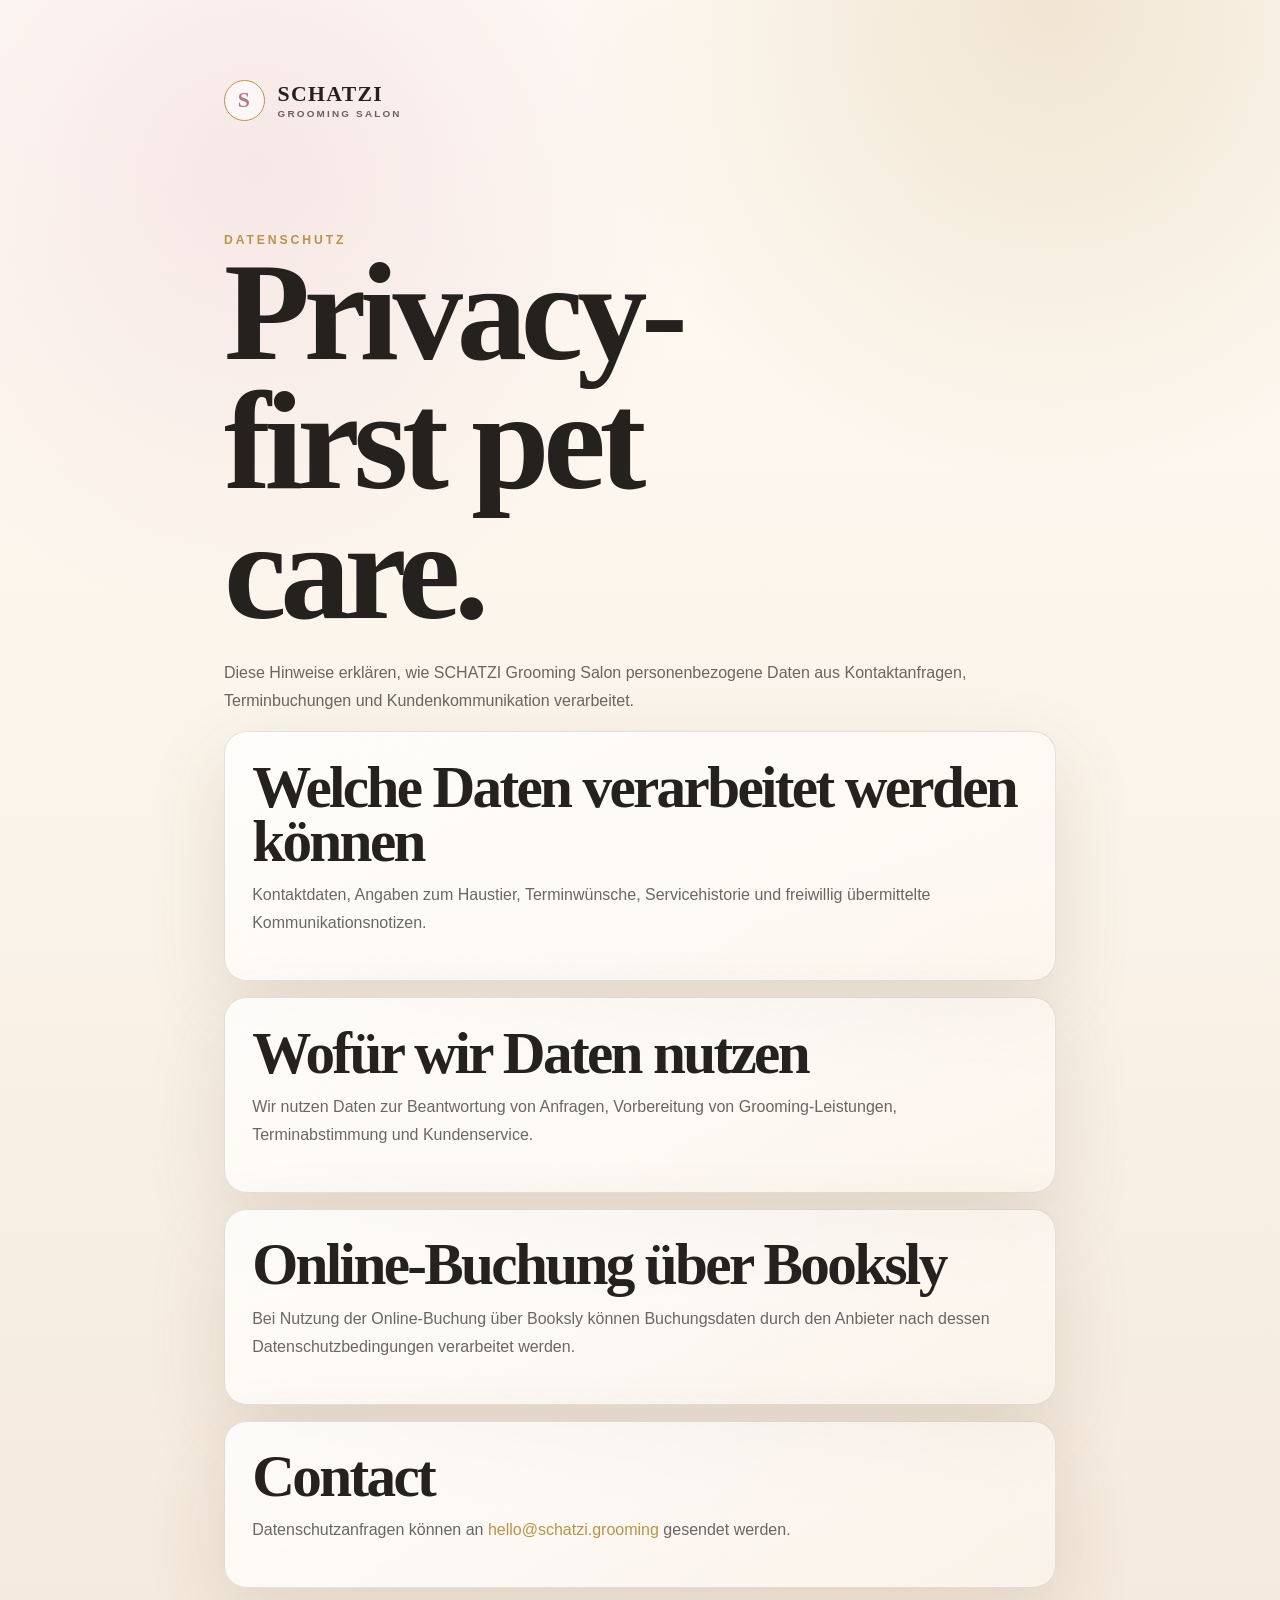
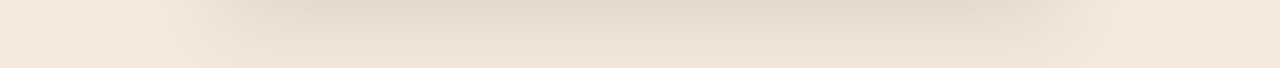
==== commit 04a5fecc: "Add files via upload" ====
--- a/privacy.html
+++ b/privacy.html
@@ -1,12 +1,12 @@
 <!doctype html>
-<html lang="en">
+<html lang="de">
   <head>
     <meta charset="UTF-8" />
     <meta name="viewport" content="width=device-width, initial-scale=1.0" />
-    <meta name="description" content="Privacy policy for Schatzi Grooming Salon website and future mobile app users." />
-    <title>Privacy Policy | Schatzi Grooming Salon</title>
+    <meta name="description" content="Datenschutzhinweise für SCHATZI Grooming Salon in Bremen." />
+    <title>Datenschutz | SCHATZI Grooming Salon Bremen</title>
     <link rel="canonical" href="https://schatzi-grooming.com/privacy.html" />
-    <meta name="theme-color" content="#121212" />
+    <meta name="theme-color" content="#fbf4ea" />
     <link rel="icon" href="/assets/favicons/favicon.svg" type="image/svg+xml" sizes="any" />
     <link rel="apple-touch-icon" href="/assets/favicons/apple-touch-icon.png" sizes="180x180" />
     <link rel="stylesheet" href="styles.css" />
@@ -22,32 +22,32 @@
       </a>
 
       <section>
-        <div class="section-kicker">Privacy Policy</div>
+        <div class="section-kicker">Datenschutz</div>
         <h1>Privacy-first pet care.</h1>
         <p>
-          This policy explains how Schatzi Grooming Salon handles personal information collected through the website,
-          booking requests, client communication, and any future mobile app container.
+          Diese Hinweise erklären, wie SCHATZI Grooming Salon personenbezogene Daten aus Kontaktanfragen,
+          Terminbuchungen und Kundenkommunikation verarbeitet.
         </p>
       </section>
 
       <section class="legal-card">
-        <h2>Information We May Collect</h2>
-        <p>Contact details, pet details, appointment preferences, service history, and communication notes provided by the client.</p>
+        <h2>Welche Daten verarbeitet werden können</h2>
+        <p>Kontaktdaten, Angaben zum Haustier, Terminwünsche, Servicehistorie und freiwillig übermittelte Kommunikationsnotizen.</p>
       </section>
 
       <section class="legal-card">
-        <h2>How We Use Information</h2>
-        <p>We use information to respond to booking requests, prepare grooming services, send appointment reminders, and improve the client experience.</p>
+        <h2>Wofür wir Daten nutzen</h2>
+        <p>Wir nutzen Daten zur Beantwortung von Anfragen, Vorbereitung von Grooming-Leistungen, Terminabstimmung und Kundenservice.</p>
       </section>
 
       <section class="legal-card">
-        <h2>Third-Party Booking Tools</h2>
-        <p>If a Booksly CRM widget is connected, booking data may be processed by that provider under its own privacy terms.</p>
+        <h2>Online-Buchung über Booksly</h2>
+        <p>Bei Nutzung der Online-Buchung über Booksly können Buchungsdaten durch den Anbieter nach dessen Datenschutzbedingungen verarbeitet werden.</p>
       </section>
 
       <section class="legal-card">
         <h2>Contact</h2>
-        <p>Privacy requests can be sent to <a href="mailto:hello@schatzi.grooming">hello@schatzi.grooming</a>.</p>
+        <p>Datenschutzanfragen können an <a href="mailto:hello@schatzi.grooming">hello@schatzi.grooming</a> gesendet werden.</p>
       </section>
     </main>
   </body>
--- a/styles.css
+++ b/styles.css
@@ -1,17 +1,17 @@
 :root {
-  --charcoal: #121212;
-  --charcoal-soft: #181818;
-  --charcoal-glass: rgba(18, 18, 18, 0.78);
-  --cream: #f5f5f7;
-  --cream-muted: rgba(245, 245, 247, 0.78);
-  --cream-soft: rgba(245, 245, 247, 0.1);
+  --charcoal: #fbf4ea;
+  --charcoal-soft: #fffaf4;
+  --charcoal-glass: rgba(255, 250, 244, 0.82);
+  --cream: #25211f;
+  --cream-muted: rgba(37, 33, 31, 0.68);
+  --cream-soft: rgba(37, 33, 31, 0.08);
   --pink: #e8c6cf;
-  --pink-deep: #bd8f9d;
-  --gold: #c8a96a;
-  --gold-soft: rgba(200, 169, 106, 0.32);
-  --line: rgba(245, 245, 247, 0.14);
-  --shadow: 0 28px 80px rgba(0, 0, 0, 0.42);
-  --accent: #e8c6cf;
+  --pink-deep: #b57788;
+  --gold: #b9934b;
+  --gold-soft: rgba(185, 147, 75, 0.3);
+  --line: rgba(37, 33, 31, 0.12);
+  --shadow: 0 28px 80px rgba(96, 70, 45, 0.14);
+  --accent: #b57788;
   --serif: "Cormorant Garamond", "Schatzi Serif Fallback", Georgia, serif;
   --sans: "Inter", "Schatzi Sans Fallback", "Helvetica Neue", Arial, sans-serif;
 }
@@ -45,9 +45,9 @@
 body {
   margin: 0;
   background:
-    radial-gradient(circle at 20% 10%, rgba(232, 198, 207, 0.16), transparent 28rem),
-    radial-gradient(circle at 82% 0%, rgba(200, 169, 106, 0.14), transparent 30rem),
-    linear-gradient(180deg, #121212 0%, #161414 48%, #1c1719 100%),
+    radial-gradient(circle at 20% 10%, rgba(232, 198, 207, 0.34), transparent 28rem),
+    radial-gradient(circle at 82% 0%, rgba(185, 147, 75, 0.2), transparent 30rem),
+    linear-gradient(180deg, #fffaf4 0%, #fbf4ea 48%, #f4e9dc 100%),
     var(--charcoal);
   color: var(--cream);
   font-family: var(--sans);
@@ -66,6 +66,7 @@
 
 img {
   display: block;
+  height: auto;
   max-width: 100%;
 }
 
@@ -94,7 +95,7 @@
   width: 22rem;
   height: 22rem;
   pointer-events: none;
-  background: radial-gradient(circle, rgba(232, 198, 207, 0.12), transparent 68%);
+  background: radial-gradient(circle, rgba(232, 198, 207, 0.22), transparent 68%);
   filter: blur(4px);
   transform: translate3d(-50%, 0, 0);
   z-index: 0;
@@ -112,13 +113,13 @@
   gap: 2rem;
   padding: 1.1rem clamp(1.25rem, 4vw, 4rem);
   color: var(--cream);
-  background: linear-gradient(180deg, rgba(18, 18, 18, 0.9), rgba(18, 18, 18, 0.26));
+  background: linear-gradient(180deg, rgba(255, 250, 244, 0.94), rgba(255, 250, 244, 0.42));
   border-bottom: 1px solid transparent;
   transition: background 260ms ease, border-color 260ms ease, backdrop-filter 260ms ease;
 }
 
 .site-header.is-elevated {
-  background: rgba(18, 18, 18, 0.82);
+  background: rgba(255, 250, 244, 0.86);
   border-color: var(--line);
   backdrop-filter: blur(22px);
 }
@@ -152,8 +153,8 @@
   place-items: center;
   border: 1px solid var(--gold);
   border-radius: 50%;
-  color: var(--pink);
-  background: rgba(18, 18, 18, 0.52);
+  color: var(--pink-deep);
+  background: rgba(255, 255, 255, 0.62);
 }
 
 .nav-links {
@@ -196,6 +197,67 @@
   transform-origin: left;
 }
 
+.header-socials {
+  display: flex;
+  align-items: center;
+  gap: 0.45rem;
+}
+
+.header-socials a {
+  display: grid;
+  width: 2.35rem;
+  height: 2.35rem;
+  place-items: center;
+  border: 1px solid var(--gold-soft);
+  border-radius: 50%;
+  color: var(--gold);
+  background: rgba(255, 255, 255, 0.54);
+  transition: border-color 220ms ease, color 220ms ease, transform 220ms ease;
+}
+
+.header-socials a:hover {
+  border-color: var(--gold);
+  color: var(--pink-deep);
+  transform: translateY(-2px);
+}
+
+.language-switcher {
+  display: inline-flex;
+  gap: 0.25rem;
+  padding: 0.25rem;
+  border: 1px solid var(--line);
+  border-radius: 999px;
+  background: rgba(255, 255, 255, 0.54);
+}
+
+.language-switcher button {
+  min-height: 2.15rem;
+  border: 0;
+  border-radius: 999px;
+  padding: 0.45rem 0.65rem;
+  color: var(--cream-muted);
+  background: transparent;
+  cursor: pointer;
+  font-size: 0.68rem;
+  font-weight: 900;
+  letter-spacing: 0.08em;
+}
+
+.language-switcher button.is-active {
+  color: #fffaf4;
+  background: var(--gold);
+}
+
+.header-socials svg {
+  width: 1rem;
+  height: 1rem;
+  fill: none;
+  stroke: currentColor;
+  stroke-linecap: round;
+  stroke-linejoin: round;
+  stroke-width: 1.8;
+}
+
 .header-cta,
 .button {
   display: inline-flex;
@@ -214,7 +276,7 @@
   padding: 0.85rem 1.25rem;
   border: 1px solid var(--gold-soft);
   color: var(--cream);
-  background: rgba(245, 245, 247, 0.08);
+  background: rgba(255, 255, 255, 0.54);
 }
 
 .header-cta:hover,
@@ -232,6 +294,7 @@
   overflow: hidden;
 }
 
+.hero-video,
 .hero-slider,
 .hero-slide,
 .hero-overlay {
@@ -239,8 +302,16 @@
   inset: 0;
 }
 
+.hero-video {
+  z-index: -3;
+  width: 100%;
+  height: 100%;
+  object-fit: cover;
+  opacity: 0.4;
+}
+
 .hero-slider {
-  z-index: -3;
+  z-index: -4;
 }
 
 .hero-slide {
@@ -253,15 +324,15 @@
 }
 
 .hero-slide.is-active {
-  opacity: 0.62;
+  opacity: 0.32;
   transform: scale(1);
 }
 
 .hero-overlay {
   z-index: -2;
   background:
-    linear-gradient(90deg, rgba(18, 18, 18, 0.94) 0%, rgba(18, 18, 18, 0.66) 46%, rgba(18, 18, 18, 0.22) 100%),
-    linear-gradient(0deg, rgba(18, 18, 18, 0.98) 0%, transparent 38%);
+    linear-gradient(90deg, rgba(255, 250, 244, 0.94) 0%, rgba(255, 250, 244, 0.72) 46%, rgba(255, 250, 244, 0.36) 100%),
+    linear-gradient(0deg, rgba(251, 244, 234, 0.98) 0%, transparent 38%);
 }
 
 .hero-content {
@@ -335,13 +406,13 @@
   border: 1px solid var(--pink);
   background: var(--cream);
   color: var(--charcoal);
-  box-shadow: 0 18px 60px rgba(232, 198, 207, 0.2);
+  box-shadow: 0 18px 60px rgba(185, 147, 75, 0.2);
 }
 
 .button-secondary {
   border: 1px solid var(--gold-soft);
   color: var(--cream);
-  background: rgba(245, 245, 247, 0.08);
+  background: rgba(255, 255, 255, 0.54);
 }
 
 .hero-card {
@@ -352,7 +423,7 @@
   padding: 1.35rem;
   border: 1px solid var(--line);
   border-radius: 1.8rem;
-  background: rgba(18, 18, 18, 0.64);
+  background: rgba(255, 250, 244, 0.74);
   box-shadow: var(--shadow);
   backdrop-filter: blur(20px);
 }
@@ -432,7 +503,7 @@
 .team-card,
 .instagram-grid a {
   border: 1px solid var(--line);
-  background: linear-gradient(145deg, rgba(245, 245, 247, 0.09), rgba(245, 245, 247, 0.035));
+  background: linear-gradient(145deg, rgba(255, 255, 255, 0.84), rgba(255, 250, 244, 0.52));
   box-shadow: var(--shadow);
 }
 
@@ -460,7 +531,7 @@
 }
 
 .prices {
-  background: linear-gradient(180deg, rgba(245, 245, 247, 0.035), transparent);
+  background: linear-gradient(180deg, rgba(255, 255, 255, 0.42), transparent);
 }
 
 .tabs {
@@ -476,7 +547,7 @@
   border: 1px solid var(--line);
   border-radius: 999px;
   color: var(--cream-muted);
-  background: rgba(245, 245, 247, 0.06);
+  background: rgba(255, 255, 255, 0.54);
   cursor: pointer;
   font-size: 0.75rem;
   font-weight: 800;
@@ -488,7 +559,7 @@
 .tab-button.is-active,
 .tab-button:hover {
   border-color: var(--gold);
-  color: var(--charcoal);
+  color: #fffaf4;
   background: var(--gold);
 }
 
@@ -516,7 +587,7 @@
   padding: 1.35rem;
   border: 0;
   color: var(--cream);
-  background: rgba(245, 245, 247, 0.025);
+  background: rgba(255, 255, 255, 0.2);
   cursor: pointer;
   font-family: var(--serif);
   font-size: clamp(1.45rem, 3vw, 2.2rem);
@@ -562,6 +633,37 @@
   text-transform: uppercase;
 }
 
+.social-actions {
+  display: flex;
+  flex-wrap: wrap;
+  gap: 0.8rem;
+  align-items: center;
+}
+
+.social-icon,
+.footer-social {
+  display: inline-flex;
+  min-height: 48px;
+  align-items: center;
+  gap: 0.55rem;
+  color: var(--gold);
+  font-size: 0.78rem;
+  font-weight: 800;
+  letter-spacing: 0.14em;
+  text-transform: uppercase;
+}
+
+.social-icon svg,
+.footer-social svg {
+  width: 1.15rem;
+  height: 1.15rem;
+  fill: none;
+  stroke: currentColor;
+  stroke-linecap: round;
+  stroke-linejoin: round;
+  stroke-width: 1.8;
+}
+
 .care-quiz {
   content-visibility: auto;
   contain-intrinsic-size: 42rem;
@@ -576,7 +678,7 @@
   padding: clamp(1.2rem, 4vw, 1.8rem);
   border: 1px solid var(--line);
   border-radius: 1.6rem;
-  background: linear-gradient(145deg, rgba(245, 245, 247, 0.09), rgba(245, 245, 247, 0.035));
+  background: linear-gradient(145deg, rgba(255, 255, 255, 0.84), rgba(255, 250, 244, 0.52));
   box-shadow: var(--shadow);
 }
 
@@ -596,7 +698,7 @@
   border-radius: 1rem;
   padding: 0.9rem 1rem;
   color: var(--cream);
-  background: rgba(245, 245, 247, 0.08);
+  background: rgba(255, 255, 255, 0.68);
 }
 
 .quiz-result {
@@ -632,6 +734,7 @@
 
 .comparison-image,
 .comparison-after img {
+  aspect-ratio: 1300 / 867;
   object-fit: cover;
 }
 
@@ -679,14 +782,14 @@
   border: 1px solid var(--gold);
   border-radius: 50%;
   content: "Drag";
-  color: var(--charcoal);
+  color: #fffaf4;
   background: var(--cream);
   font-size: 0.68rem;
   font-weight: 900;
   letter-spacing: 0.14em;
   text-transform: uppercase;
   transform: translate(-50%, -50%);
-  box-shadow: 0 18px 50px rgba(0, 0, 0, 0.32);
+  box-shadow: 0 18px 50px rgba(96, 70, 45, 0.24);
 }
 
 .comparison-label {
@@ -731,6 +834,7 @@
 .team-card img {
   width: 100%;
   height: 100%;
+  aspect-ratio: 3 / 4;
   object-fit: cover;
   filter: saturate(0.76);
   transition: transform 700ms ease, filter 700ms ease;
@@ -814,6 +918,7 @@
 .instagram-grid img {
   width: 100%;
   height: 100%;
+  aspect-ratio: 1 / 1;
   object-fit: cover;
   transition: transform 520ms ease, filter 520ms ease;
 }
@@ -846,7 +951,7 @@
   padding: clamp(1.2rem, 3vw, 1.6rem);
   border: 1px solid var(--line);
   border-radius: 1.6rem;
-  background: linear-gradient(145deg, rgba(245, 245, 247, 0.09), rgba(245, 245, 247, 0.035));
+  background: linear-gradient(145deg, rgba(255, 255, 255, 0.84), rgba(255, 250, 244, 0.52));
   box-shadow: var(--shadow);
 }
 
@@ -872,11 +977,6 @@
 .contact-card .button {
   width: 100%;
   margin-top: auto;
-}
-
-.booksly-link[aria-disabled="true"] {
-  cursor: not-allowed;
-  opacity: 0.58;
 }
 
 .footer-map {
@@ -887,7 +987,7 @@
   border-radius: 2rem;
   background: var(--charcoal-soft);
   box-shadow: var(--shadow);
-  filter: grayscale(1) invert(0.9) contrast(1.1) brightness(0.72);
+  filter: grayscale(0.65) contrast(0.95) brightness(1.04) sepia(0.08);
 }
 
 .footer-map iframe {
@@ -955,7 +1055,7 @@
   padding: clamp(1.2rem, 4vw, 1.7rem);
   border: 1px solid var(--line);
   border-radius: 1.4rem;
-  background: linear-gradient(145deg, rgba(245, 245, 247, 0.09), rgba(245, 245, 247, 0.035));
+  background: linear-gradient(145deg, rgba(255, 255, 255, 0.84), rgba(255, 250, 244, 0.52));
   box-shadow: var(--shadow);
 }
 
@@ -986,8 +1086,8 @@
   padding: 0.55rem;
   border: 1px solid var(--line);
   border-radius: 999px;
-  background: rgba(18, 18, 18, 0.78);
-  box-shadow: 0 18px 60px rgba(0, 0, 0, 0.36);
+  background: rgba(255, 250, 244, 0.84);
+  box-shadow: 0 18px 60px rgba(96, 70, 45, 0.2);
   backdrop-filter: blur(22px);
 }
 
@@ -1005,7 +1105,7 @@
 }
 
 .bottom-nav a:first-child {
-  color: var(--charcoal);
+  color: #fffaf4;
   background: var(--gold);
 }
 
@@ -1020,7 +1120,7 @@
   padding: 1rem;
   border: 1px solid var(--line);
   border-radius: 1.2rem;
-  background: rgba(18, 18, 18, 0.88);
+  background: rgba(255, 250, 244, 0.92);
   box-shadow: var(--shadow);
   backdrop-filter: blur(22px);
 }
@@ -1063,6 +1163,14 @@
 
   .nav-links {
     display: none;
+  }
+
+  .header-socials {
+    display: none;
+  }
+
+  .language-switcher {
+    margin-left: auto;
   }
 
   .hero {
@@ -1129,6 +1237,12 @@
   .header-cta {
     padding: 0.72rem 0.9rem;
     font-size: 0.66rem;
+  }
+
+  .language-switcher {
+    order: 3;
+    width: 100%;
+    justify-content: center;
   }
 
   .tabs {
@@ -1146,6 +1260,18 @@
 
   .hero {
     padding-top: 7.5rem;
+  }
+
+  .hero-video {
+    display: none;
+  }
+
+  .hero-slider {
+    z-index: -3;
+  }
+
+  .hero-slide.is-active {
+    opacity: 0.42;
   }
 
   h1 {
